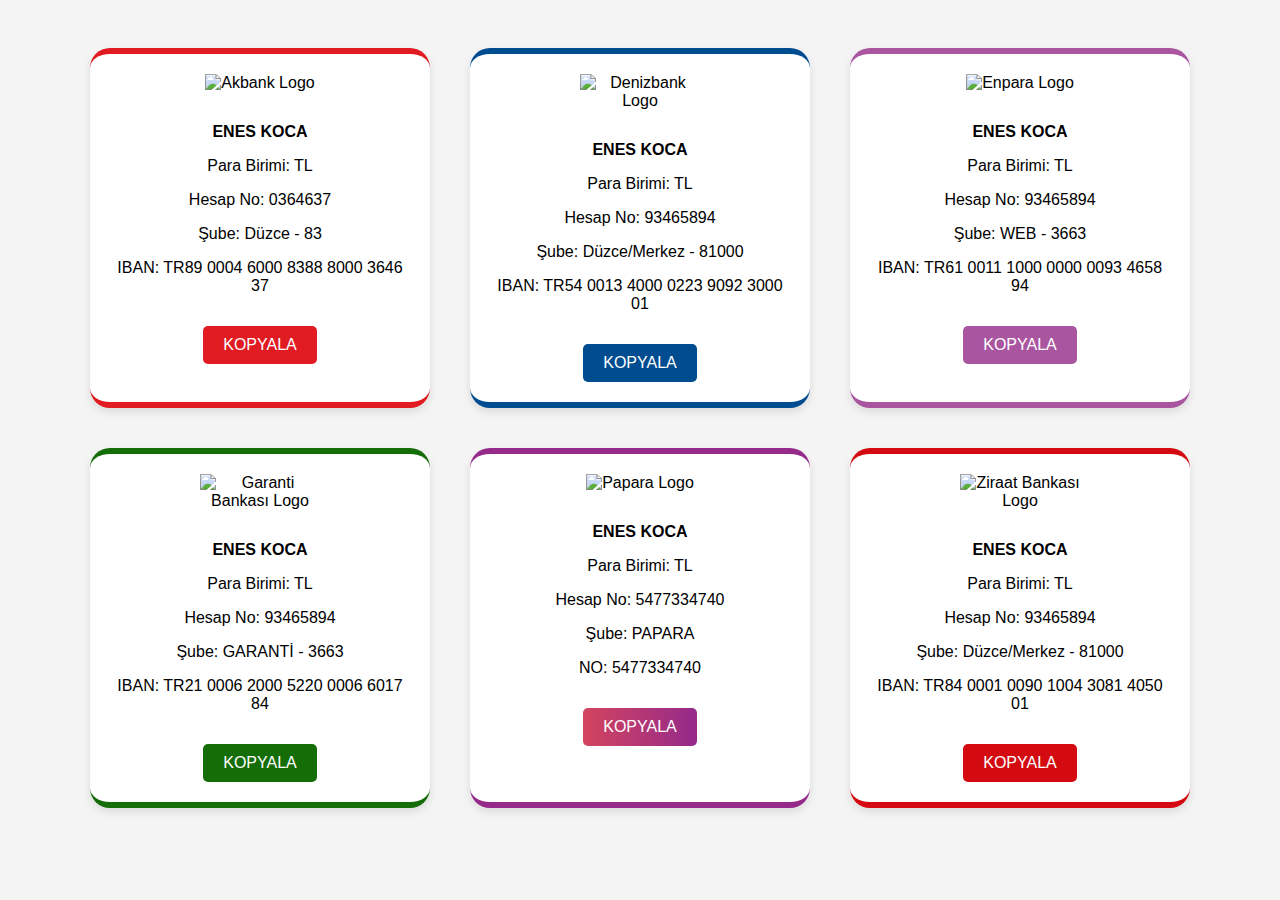
==== payments.html @ dd1258a2 "Add files via upload" ====
<!DOCTYPE html>
<html lang="tr">
<head>
    <meta charset="UTF-8">
    <meta name="viewport" content="width=device-width, initial-scale=1.0">
    <title>Banka Bilgileri</title>
    <link rel="stylesheet" href="styles.css">
</head>
<body>
    <div class="card akbank">
        <img src="https://i.hizliresim.com/md27dug.png" alt="Akbank Logo" class="logo">
        <p><strong>ENES KOCA</strong></p>
        <p>Para Birimi: TL</p>
        <p>Hesap No: 0364637</p>
        <p>Şube: Düzce - 83</p>
        <p>IBAN: <span id="akbankIban">TR89 0004 6000 8388 8000 3646 37</span></p>
        <button onclick="copyToClipboard('akbankIban')">KOPYALA</button>
    </div>
    <div class="card denizbank">
        <img src="https://i.hizliresim.com/hyhqkti.png" alt="Denizbank Logo" class="logo">
        <p><strong>ENES KOCA</strong></p>
        <p>Para Birimi: TL</p>
        <p>Hesap No: 93465894</p>
        <p>Şube: Düzce/Merkez - 81000</p>
        <p>IBAN: <span id="denizbankIban">TR54 0013 4000 0223 9092 3000 01</span></p>
        <button onclick="copyToClipboard('denizbankIban')">KOPYALA</button>
    </div>
    <div class="card enpara">
        <img src="https://i.hizliresim.com/hva2hn1.png" alt="Enpara Logo" class="logo">
        <p><strong>ENES KOCA</strong></p>
        <p>Para Birimi: TL</p>
        <p>Hesap No: 93465894</p>
        <p>Şube: WEB - 3663</p>
        <p>IBAN: <span id="enparaIban">TR61 0011 1000 0000 0093 4658 94</span></p>
        <button onclick="copyToClipboard('enparaIban')">KOPYALA</button>
    </div>
    <div class="card garanti">
        <img src="https://i.hizliresim.com/68mh1oj.png" alt="Garanti Bankası Logo" class="logo">
        <p><strong>ENES KOCA</strong></p>
        <p>Para Birimi: TL</p>
        <p>Hesap No: 93465894</p>
        <p>Şube: GARANTİ - 3663</p>
        <p>IBAN: <span id="garantiIban">TR21 0006 2000 5220 0006 6017 84</span></p>
        <button onclick="copyToClipboard('garantiIban')">KOPYALA</button>
    </div>
    <div class="card papara">
        <img src="https://i.hizliresim.com/q58q1nr.png" alt="Papara Logo" class="logo">
        <p><strong>ENES KOCA</strong></p>
        <p>Para Birimi: TL</p>
        <p>Hesap No: 5477334740</p>
        <p>Şube: PAPARA</p>
        <p>NO: <span id="paparaIban">5477334740</span></p>
        <button onclick="copyToClipboard('paparaIban')">KOPYALA</button>
    </div>
    <div class="card ziraat">
        <img src="https://i.hizliresim.com/d3qf1ik.png" alt="Ziraat Bankası Logo" class="logo">
        <p><strong>ENES KOCA</strong></p>
        <p>Para Birimi: TL</p>
        <p>Hesap No: 93465894</p>
        <p>Şube: Düzce/Merkez - 81000</p>
        <p>IBAN: <span id="ziraatIban">TR84 0001 0090 1004 3081 4050 01</span></p>
        <button onclick="copyToClipboard('ziraatIban')">KOPYALA</button>
    </div>
    <div id="popup" class="popup">Kopyalandı, bizimle çalıştığınız için teşekkür ederiz 😇</div>
    <script src="script.js"></script>
</body>
</html>
---- styles.css ----
body {
    font-family: Arial, sans-serif;
    background-color: #f4f4f4;
    display: flex;
    flex-wrap: wrap;
    justify-content: center;
    padding: 20px;
}

.card {
    background-color: white;
    border-radius: 20px;
    box-shadow: 0 4px 8px rgba(0,0,0,0.1);
    margin: 20px;
    padding: 20px;
    width: 300px;
    text-align: center;
    position: relative;
    transition: transform 0.2s ease-in-out;
}

.card:hover {
    transform: scale(1.05);
}

.card img.logo {
    max-width: 120px;
    margin-bottom: 15px;
}

.card button {
    background-color: #e01b22; /* Default button color */
    border: none;
    color: white;
    padding: 10px 20px;
    text-align: center;
    text-decoration: none;
    display: inline-block;
    font-size: 16px;
    margin-top: 15px;
    cursor: pointer;
    border-radius: 5px;
}

.card.akbank {
    border-top: 6px solid #e01b22;
    border-bottom: 6px solid #e01b22;
}

.card.denizbank {
    border-top: 6px solid #004c91;
    border-bottom: 6px solid #004c91;
}

.card.enpara {
    border-top: 6px solid #a955a0;
    border-bottom: 6px solid #a955a0;
}

.card.garanti {
    border-top: 6px solid #146d07;
    border-bottom: 6px solid #146d07;
}

.card.papara {
    border-top: 6px solid #952a8a;
    border-bottom: 6px solid #952a8a;
}

.card.ziraat {
    border-top: 6px solid #d30b11;
    border-bottom: 6px solid #d30b11;
}

.card.akbank button {
    background-color: #e01b22;
}

.card.denizbank button {
    background-color: #004c91;
}

.card.enpara button {
    background-color: #a955a0;
}

.card.garanti button {
    background-color: #146d07;
}

.card.papara button {
    background: linear-gradient(to right, #d3445f, #952a8a);
}

.card.ziraat button {
    background-color: #d30b11;
}

#popup {
    visibility: hidden;
    min-width: 250px;
    background-color: #333;
    color: #fff;
    text-align: center;
    border-radius: 10px;
    padding: 16px;
    position: fixed;
    z-index: 1;
    bottom: 30px;
    left: 50%;
    transform: translateX(-50%);
}

#popup.show {
    visibility: visible;
    animation: fadein 0.5s, fadeout 0.5s 2.5s;
}

@keyframes fadein {
    from {bottom: 0; opacity: 0;}
    to {bottom: 30px; opacity: 1;}
}

@keyframes fadeout {
    from {bottom: 30px; opacity: 1;}
    to {bottom: 0; opacity: 0;}
}
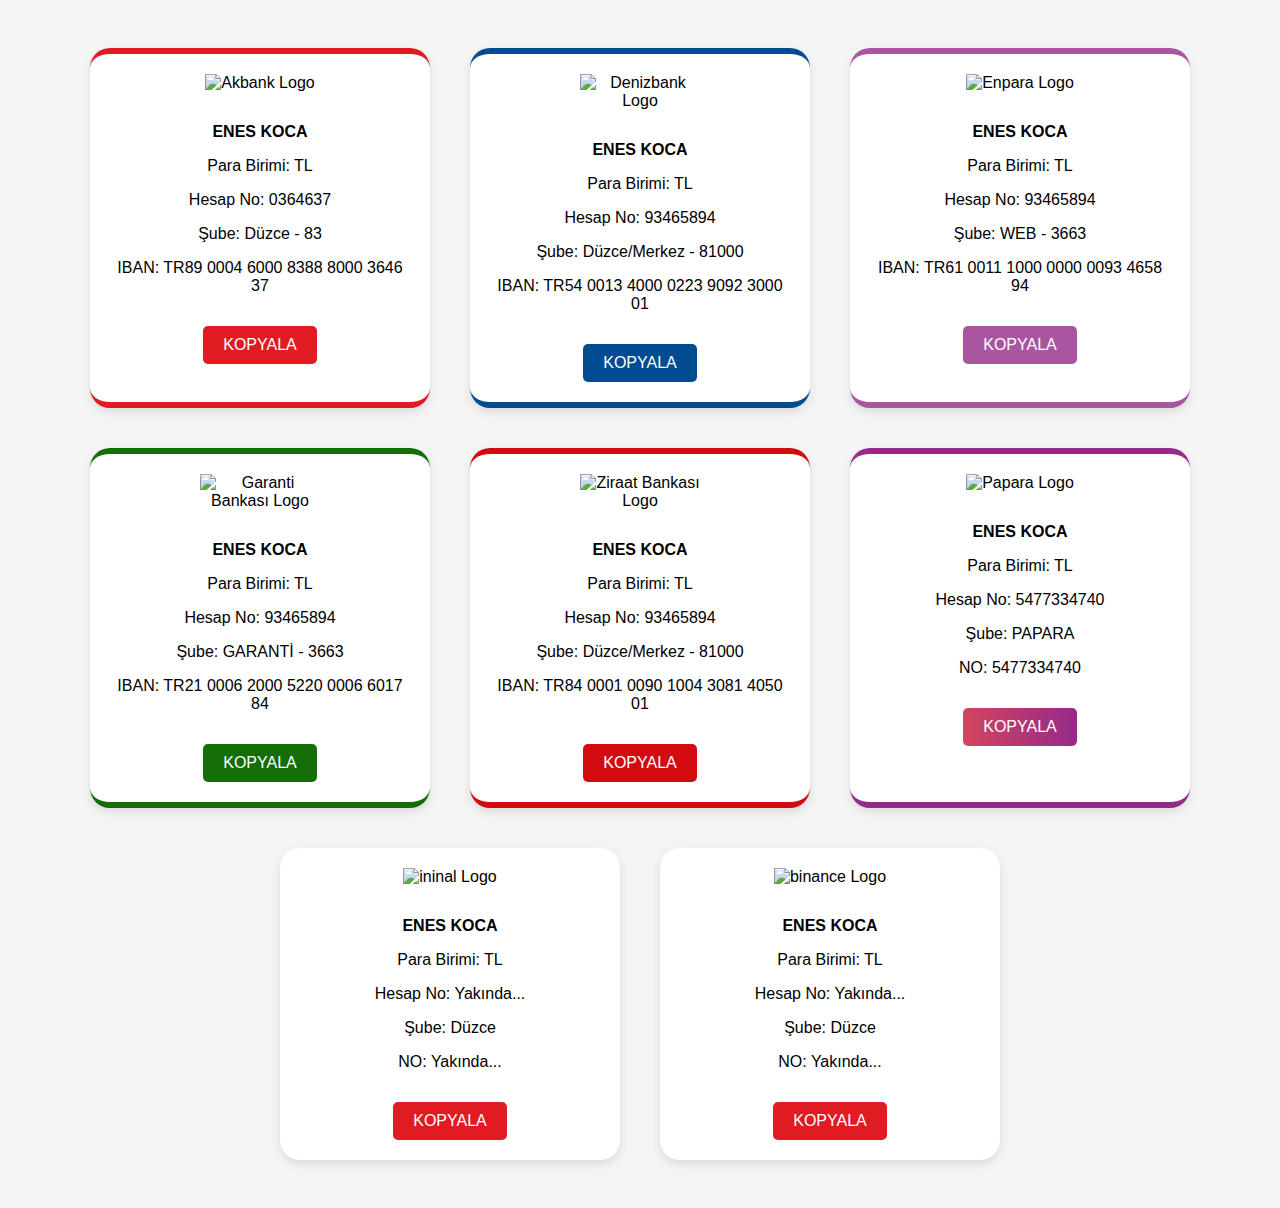
==== commit ce788b74: "Update payments.html" ====
--- a/payments.html
+++ b/payments.html
@@ -3,12 +3,13 @@
 <head>
     <meta charset="UTF-8">
     <meta name="viewport" content="width=device-width, initial-scale=1.0">
-    <title>Banka Bilgileri</title>
+    <title>kalipsotr - Ödeme Yöntemleri</title>
     <link rel="stylesheet" href="styles.css">
+      <link rel="icon" type="image/png" href="https://i.hizliresim.com/t1t6fbq.png">
 </head>
 <body>
     <div class="card akbank">
-        <img src="https://i.hizliresim.com/md27dug.png" alt="Akbank Logo" class="logo">
+        <img src="https://i.hizliresim.com/64peltt.png" alt="Akbank Logo" class="logo">
         <p><strong>ENES KOCA</strong></p>
         <p>Para Birimi: TL</p>
         <p>Hesap No: 0364637</p>
@@ -17,7 +18,7 @@
         <button onclick="copyToClipboard('akbankIban')">KOPYALA</button>
     </div>
     <div class="card denizbank">
-        <img src="https://i.hizliresim.com/hyhqkti.png" alt="Denizbank Logo" class="logo">
+        <img src="https://i.hizliresim.com/sbaxlo6.png" alt="Denizbank Logo" class="logo">
         <p><strong>ENES KOCA</strong></p>
         <p>Para Birimi: TL</p>
         <p>Hesap No: 93465894</p>
@@ -26,7 +27,7 @@
         <button onclick="copyToClipboard('denizbankIban')">KOPYALA</button>
     </div>
     <div class="card enpara">
-        <img src="https://i.hizliresim.com/hva2hn1.png" alt="Enpara Logo" class="logo">
+        <img src="https://i.hizliresim.com/6h7pjq3.png" alt="Enpara Logo" class="logo">
         <p><strong>ENES KOCA</strong></p>
         <p>Para Birimi: TL</p>
         <p>Hesap No: 93465894</p>
@@ -35,7 +36,7 @@
         <button onclick="copyToClipboard('enparaIban')">KOPYALA</button>
     </div>
     <div class="card garanti">
-        <img src="https://i.hizliresim.com/68mh1oj.png" alt="Garanti Bankası Logo" class="logo">
+        <img src="https://i.hizliresim.com/nbfl7tt.png" alt="Garanti Bankası Logo" class="logo">
         <p><strong>ENES KOCA</strong></p>
         <p>Para Birimi: TL</p>
         <p>Hesap No: 93465894</p>
@@ -43,8 +44,17 @@
         <p>IBAN: <span id="garantiIban">TR21 0006 2000 5220 0006 6017 84</span></p>
         <button onclick="copyToClipboard('garantiIban')">KOPYALA</button>
     </div>
-    <div class="card papara">
-        <img src="https://i.hizliresim.com/q58q1nr.png" alt="Papara Logo" class="logo">
+    <div class="card ziraat">
+        <img src="https://i.hizliresim.com/5t1m0pt.png" alt="Ziraat Bankası Logo" class="logo">
+        <p><strong>ENES KOCA</strong></p>
+        <p>Para Birimi: TL</p>
+        <p>Hesap No: 93465894</p>
+        <p>Şube: Düzce/Merkez - 81000</p>
+        <p>IBAN: <span id="ziraatIban">TR84 0001 0090 1004 3081 4050 01</span></p>
+        <button onclick="copyToClipboard('ziraatIban')">KOPYALA</button>
+    </div>
+      <div class="card papara">
+        <img src="https://i.hizliresim.com/2dahg6a.png" alt="Papara Logo" class="logo">
         <p><strong>ENES KOCA</strong></p>
         <p>Para Birimi: TL</p>
         <p>Hesap No: 5477334740</p>
@@ -52,14 +62,23 @@
         <p>NO: <span id="paparaIban">5477334740</span></p>
         <button onclick="copyToClipboard('paparaIban')">KOPYALA</button>
     </div>
-    <div class="card ziraat">
-        <img src="https://i.hizliresim.com/d3qf1ik.png" alt="Ziraat Bankası Logo" class="logo">
+      <div class="card ininal">
+        <img src="https://i.hizliresim.com/9vbfcun.png" alt="ininal Logo" class="logo">
         <p><strong>ENES KOCA</strong></p>
         <p>Para Birimi: TL</p>
-        <p>Hesap No: 93465894</p>
-        <p>Şube: Düzce/Merkez - 81000</p>
-        <p>IBAN: <span id="ziraatIban">TR84 0001 0090 1004 3081 4050 01</span></p>
-        <button onclick="copyToClipboard('ziraatIban')">KOPYALA</button>
+        <p>Hesap No: Yakında...</p>
+        <p>Şube: Düzce</p>
+        <p>NO: <span id="ininalIban">Yakında...</span></p>
+        <button onclick="copyToClipboard('ininalIban')">KOPYALA</button>
+    </div>
+        <div class="card binance">
+        <img src="https://i.hizliresim.com/hs3wpkp.png" alt="binance Logo" class="logo">
+        <p><strong>ENES KOCA</strong></p>
+        <p>Para Birimi: TL</p>
+        <p>Hesap No: Yakında...</p>
+        <p>Şube: Düzce</p>
+        <p>NO: <span id="binanceIban">Yakında...</span></p>
+        <button onclick="copyToClipboard('binanceIban')">KOPYALA</button>
     </div>
     <div id="popup" class="popup">Kopyalandı, bizimle çalıştığınız için teşekkür ederiz 😇</div>
     <script src="script.js"></script>
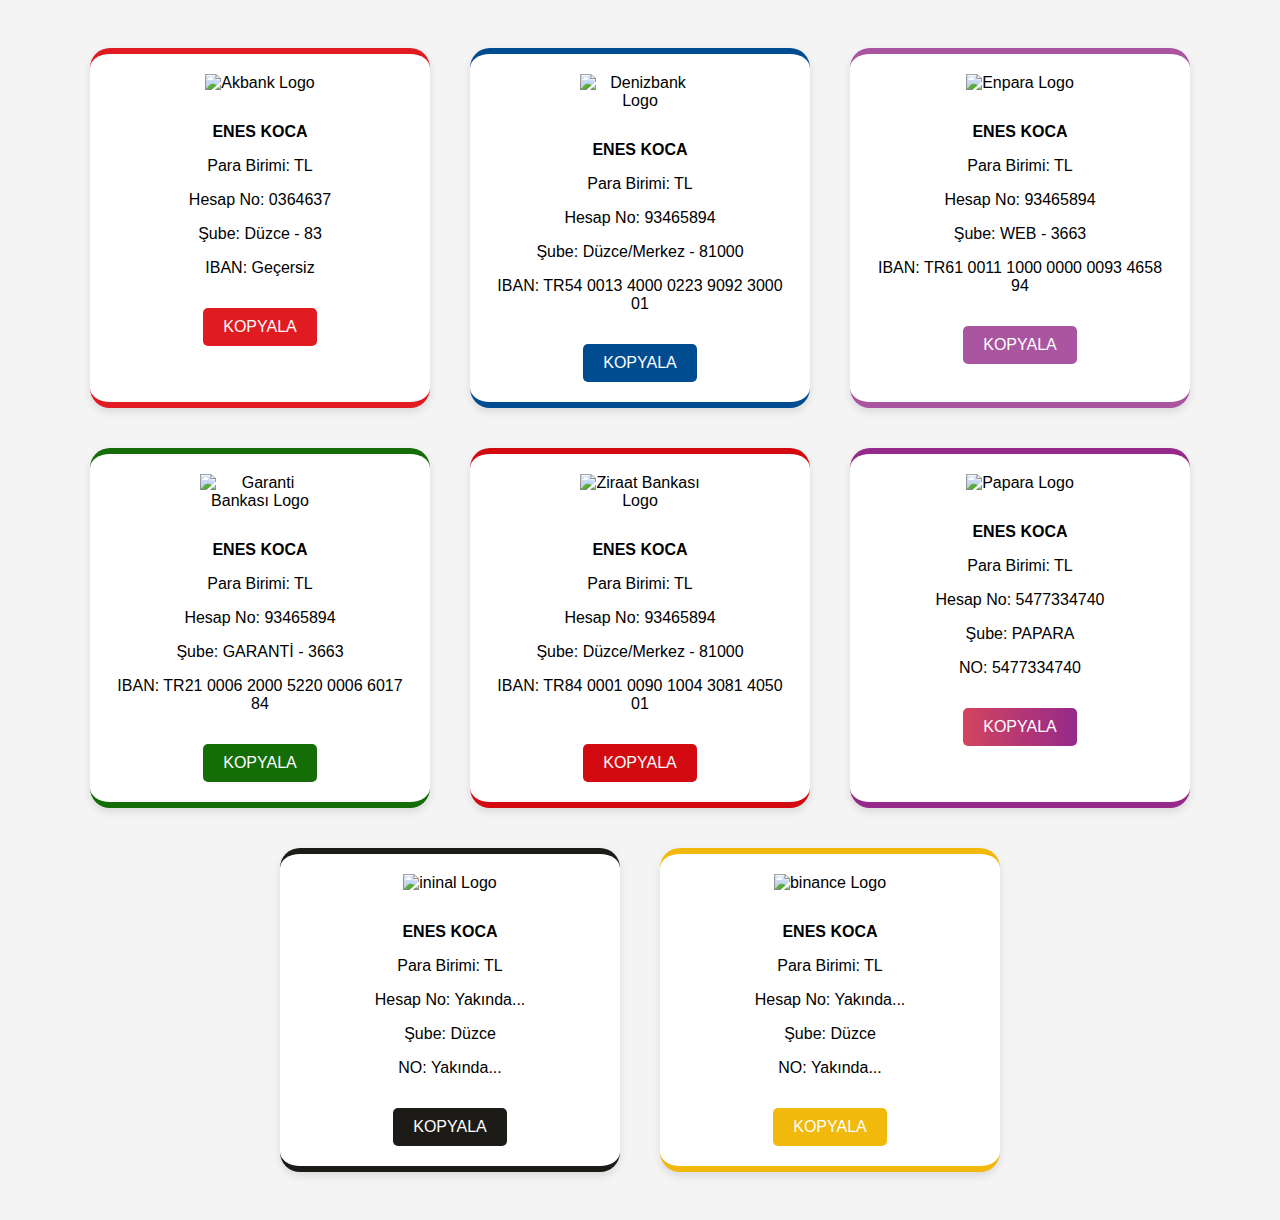
==== commit f167e2ed: "Update payments.html" ====
--- a/payments.html
+++ b/payments.html
@@ -14,7 +14,7 @@
         <p>Para Birimi: TL</p>
         <p>Hesap No: 0364637</p>
         <p>Şube: Düzce - 83</p>
-        <p>IBAN: <span id="akbankIban">TR89 0004 6000 8388 8000 3646 37</span></p>
+        <p>IBAN: <span id="akbankIban">Geçersiz</span></p>
         <button onclick="copyToClipboard('akbankIban')">KOPYALA</button>
     </div>
     <div class="card denizbank">
--- a/styles.css
+++ b/styles.css
@@ -62,14 +62,24 @@
     border-bottom: 6px solid #146d07;
 }
 
+.card.ziraat {
+    border-top: 6px solid #d30b11;
+    border-bottom: 6px solid #d30b11;
+}
+
 .card.papara {
     border-top: 6px solid #952a8a;
     border-bottom: 6px solid #952a8a;
 }
 
-.card.ziraat {
-    border-top: 6px solid #d30b11;
-    border-bottom: 6px solid #d30b11;
+.card.ininal {
+    border-top: 6px solid #1d1b18;
+    border-bottom: 6px solid #1d1b18;
+}
+
+.card.binance {
+    border-top: 6px solid #f0b90b;
+    border-bottom: 6px solid #f0b90b;
 }
 
 .card.akbank button {
@@ -88,12 +98,20 @@
     background-color: #146d07;
 }
 
+.card.ziraat button {
+    background-color: #d30b11;
+}
+
 .card.papara button {
     background: linear-gradient(to right, #d3445f, #952a8a);
 }
 
-.card.ziraat button {
-    background-color: #d30b11;
+.card.ininal button {
+    background: linear-gradient(to right, #1d1b18, #1d1b18);
+}
+
+.card.binance button {
+    background-color: #f0b90b;
 }
 
 #popup {
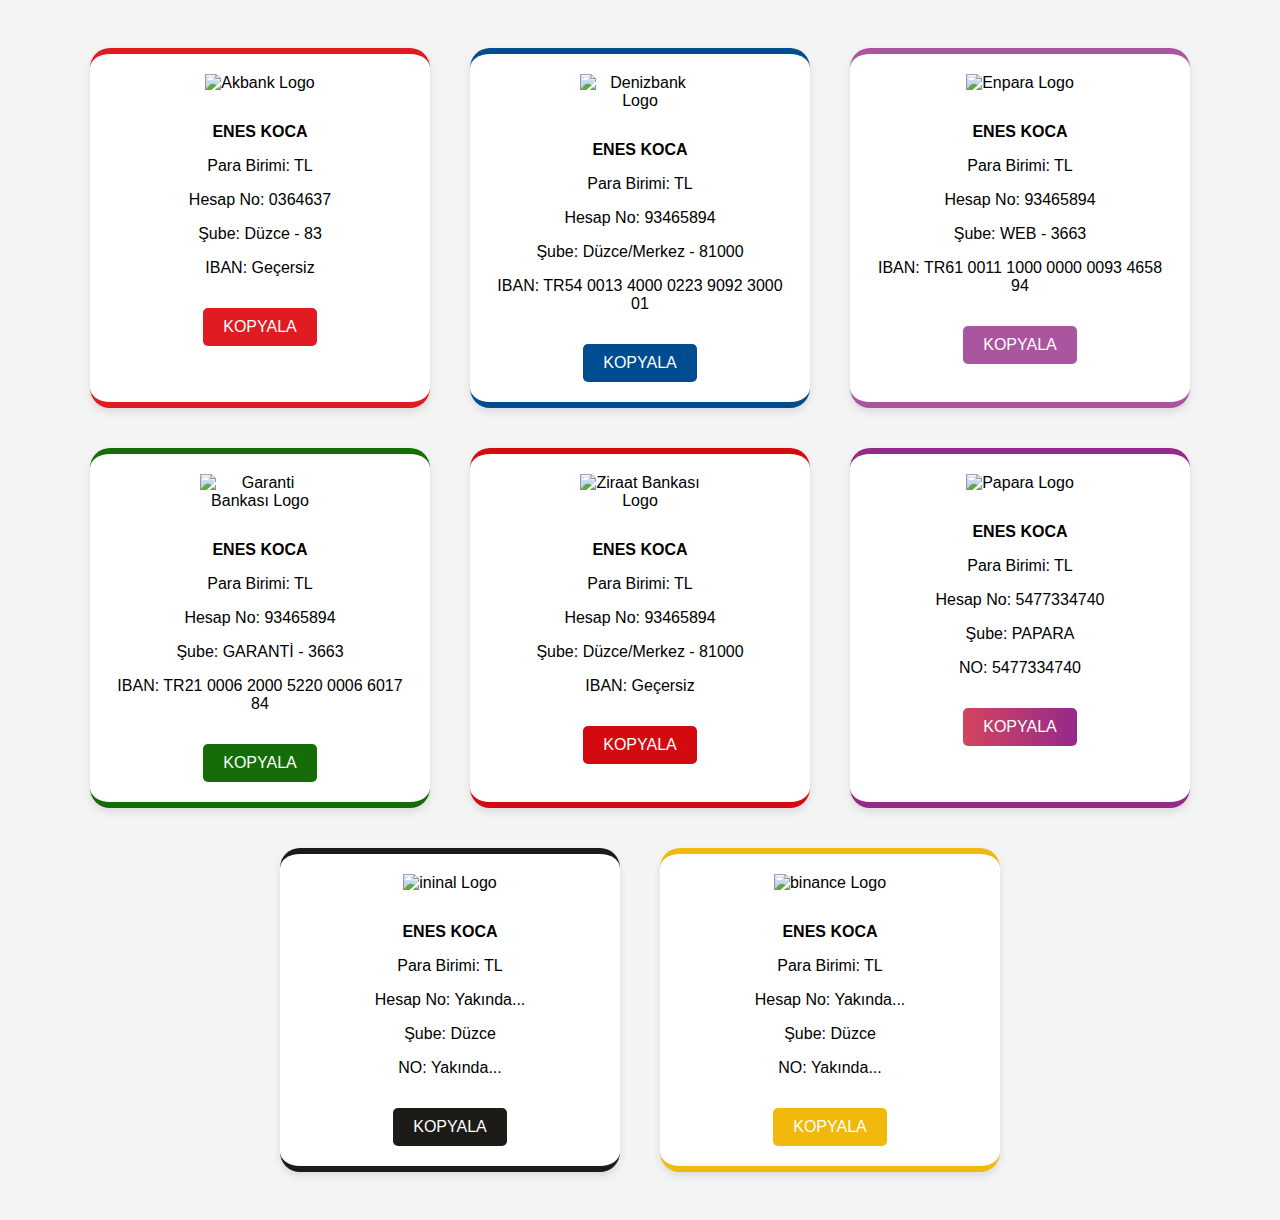
==== commit 6203647f: "Update payments.html" ====
--- a/payments.html
+++ b/payments.html
@@ -50,7 +50,7 @@
         <p>Para Birimi: TL</p>
         <p>Hesap No: 93465894</p>
         <p>Şube: Düzce/Merkez - 81000</p>
-        <p>IBAN: <span id="ziraatIban">TR84 0001 0090 1004 3081 4050 01</span></p>
+        <p>IBAN: <span id="ziraatIban">Geçersiz</span></p>
         <button onclick="copyToClipboard('ziraatIban')">KOPYALA</button>
     </div>
       <div class="card papara">
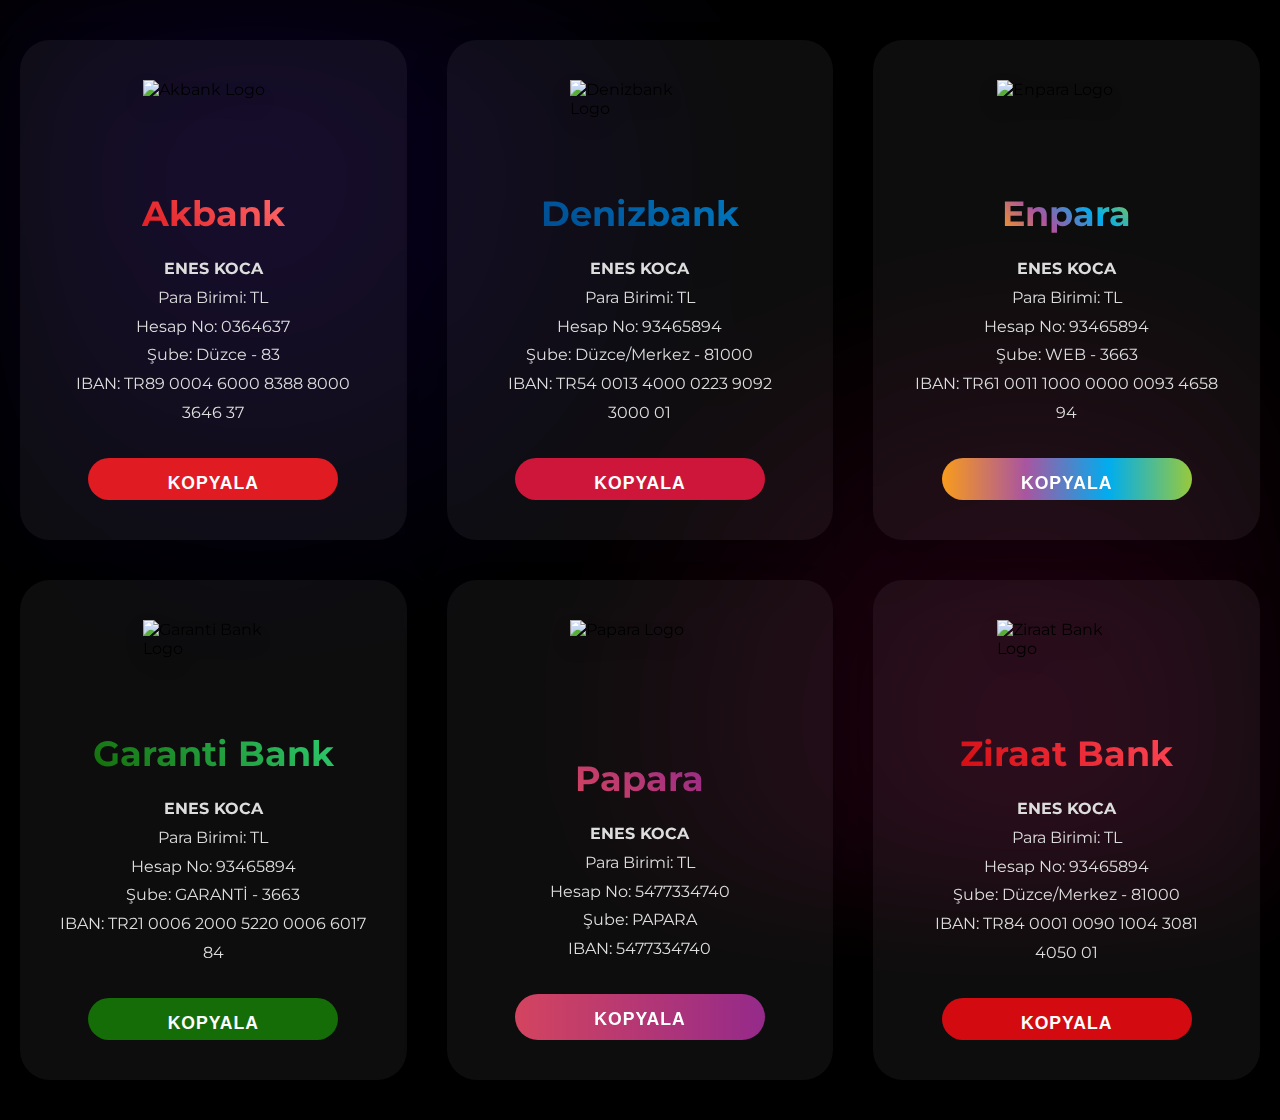
==== commit 1c3226a1: "Update payments.html" ====
--- a/payments.html
+++ b/payments.html
@@ -3,84 +3,364 @@
 <head>
     <meta charset="UTF-8">
     <meta name="viewport" content="width=device-width, initial-scale=1.0">
-    <title>kalipsotr - Ödeme Yöntemleri</title>
-    <link rel="stylesheet" href="styles.css">
-      <link rel="icon" type="image/png" href="https://i.hizliresim.com/t1t6fbq.png">
+    <title>Banka Bilgi Kartları</title>
+    <link href="https://fonts.googleapis.com/css2?family=Montserrat:wght@300;400;500;600;700&display=swap" rel="stylesheet">
+    <style>
+        :root {
+            --card-width: 340px;
+            --card-height: 500px;
+        }
+
+        * {
+            box-sizing: border-box;
+            margin: 0;
+            padding: 0;
+        }
+
+        body {
+            font-family: 'Montserrat', sans-serif;
+            background-color: #000;
+            display: flex;
+            justify-content: center;
+            align-items: center;
+            min-height: 100vh;
+            padding: 40px 20px;
+            overflow-x: hidden;
+        }
+
+        .background {
+            position: fixed;
+            top: 0;
+            left: 0;
+            width: 100%;
+            height: 100%;
+            background: 
+                radial-gradient(circle at 20% 20%, rgba(76, 0, 255, 0.15) 0%, transparent 40%),
+                radial-gradient(circle at 80% 80%, rgba(255, 0, 128, 0.15) 0%, transparent 40%);
+            filter: blur(60px);
+            z-index: -1;
+        }
+
+        .container {
+            display: grid;
+            grid-template-columns: repeat(auto-fit, minmax(var(--card-width), 1fr));
+            gap: 40px;
+            max-width: 1600px;
+            width: 100%;
+            perspective: 1000px;
+        }
+
+        .card {
+            background: rgba(255, 255, 255, 0.05);
+            backdrop-filter: blur(10px);
+            border-radius: 30px;
+            box-shadow: 0 25px 45px rgba(0, 0, 0, 0.2);
+            padding: 40px;
+            width: 100%;
+            height: var(--card-height);
+            display: flex;
+            flex-direction: column;
+            align-items: center;
+            position: relative;
+            overflow: hidden;
+            transition: transform 0.6s cubic-bezier(0.23, 1, 0.32, 1), box-shadow 0.6s cubic-bezier(0.23, 1, 0.32, 1);
+            transform-style: preserve-3d;
+        }
+
+        .card::before {
+            content: '';
+            position: absolute;
+            top: 0;
+            left: 0;
+            right: 0;
+            bottom: 0;
+            background: radial-gradient(circle at var(--mouse-x, 50%) var(--mouse-y, 50%), rgba(255,255,255,0.1) 0%, transparent 80%);
+            opacity: 0;
+            transition: opacity 0.5s ease;
+        }
+
+        .card:hover {
+            transform: translateY(-20px) rotateX(5deg) rotateY(5deg);
+            box-shadow: 0 35px 60px rgba(0, 0, 0, 0.3);
+        }
+
+        .card:hover::before {
+            opacity: 1;
+        }
+
+        .logo {
+            width: 140px;
+            height: 140px;
+            object-fit: contain;
+            margin-bottom: 30px;
+            transition: transform 0.5s cubic-bezier(0.23, 1, 0.32, 1), filter 0.5s ease;
+            filter: drop-shadow(0 10px 10px rgba(0,0,0,0.1));
+        }
+
+        .card:hover .logo {
+            transform: scale(1.15) translateZ(30px);
+            filter: drop-shadow(0 15px 15px rgba(0,0,0,0.2));
+        }
+
+        .bank-name {
+            font-size: 2.2em;
+            font-weight: 700;
+            margin-bottom: 20px;
+            text-align: center;
+            background-image: linear-gradient(45deg, #fff, #ddd);
+            -webkit-background-clip: text;
+            background-clip: text;
+            color: transparent;
+            transition: all 0.3s ease;
+            transform: translateZ(20px);
+        }
+
+        .card:hover .bank-name {
+            letter-spacing: 2px;
+            transform: translateZ(40px);
+        }
+
+        .info {
+            text-align: center;
+            margin-bottom: 30px;
+            font-size: 1em;
+            line-height: 1.8;
+            flex-grow: 1;
+            color: #ddd;
+            transition: transform 0.5s cubic-bezier(0.23, 1, 0.32, 1);
+            transform: translateZ(10px);
+        }
+
+        .card:hover .info {
+            transform: translateZ(30px);
+        }
+
+        .copy-btn {
+            padding: 15px 30px;
+            border: none;
+            border-radius: 50px;
+            color: #ffffff;
+            font-weight: 600;
+            font-size: 1.1em;
+            cursor: pointer;
+            transition: all 0.3s cubic-bezier(0.23, 1, 0.32, 1);
+            outline: none;
+            width: 90%;
+            max-width: 250px;
+            position: relative;
+            overflow: hidden;
+            text-transform: uppercase;
+            letter-spacing: 1px;
+            transform: translateZ(20px);
+        }
+
+        .copy-btn::before {
+            content: '';
+            position: absolute;
+            top: 0;
+            left: 0;
+            width: 100%;
+            height: 100%;
+            background: linear-gradient(45deg, rgba(255,255,255,0.1), rgba(255,255,255,0.3));
+            transform: translateX(-100%) rotate(45deg);
+            transition: transform 0.5s cubic-bezier(0.23, 1, 0.32, 1);
+        }
+
+        .copy-btn:hover::before {
+            transform: translateX(100%) rotate(45deg);
+        }
+
+        .copy-btn:hover {
+            transform: translateY(-5px) translateZ(40px);
+            box-shadow: 0 10px 20px rgba(0, 0, 0, 0.2);
+        }
+
+        .copy-btn:active {
+            transform: translateY(0) translateZ(20px);
+            box-shadow: 0 5px 10px rgba(0, 0, 0, 0.2);
+        }
+
+        .popup {
+            position: fixed;
+            top: 50%;
+            left: 50%;
+            transform: translate(-50%, -50%);
+            background-color: rgba(76, 175, 80, 0.9);
+            color: white;
+            padding: 20px 40px;
+            border-radius: 50px;
+            font-size: 1.3em;
+            font-weight: 500;
+            opacity: 0;
+            visibility: hidden;
+            transition: all 0.5s cubic-bezier(0.23, 1, 0.32, 1);
+            z-index: 1000;
+            backdrop-filter: blur(10px);
+            box-shadow: 0 10px 30px rgba(0, 0, 0, 0.2);
+        }
+
+        .popup.show {
+            opacity: 1;
+            visibility: visible;
+            animation: popupAnimation 0.7s cubic-bezier(0.23, 1, 0.32, 1);
+        }
+
+        @keyframes popupAnimation {
+            0% { transform: translate(-50%, -50%) scale(0.5); opacity: 0; }
+            50% { transform: translate(-50%, -50%) scale(1.2); opacity: 1; }
+            100% { transform: translate(-50%, -50%) scale(1); opacity: 1; }
+        }
+
+        @media (max-width: 768px) {
+            .container {
+                grid-template-columns: 1fr;
+            }
+
+            .card {
+                height: auto;
+                min-height: var(--card-height);
+            }
+        }
+
+        @keyframes float {
+            0% { transform: translateY(0px); }
+            50% { transform: translateY(-20px); }
+            100% { transform: translateY(0px); }
+        }
+
+        .card {
+            animation: float 6s ease-in-out infinite;
+        }
+
+        .card:nth-child(2) {
+            animation-delay: -1s;
+        }
+
+        .card:nth-child(3) {
+            animation-delay: -2s;
+        }
+
+        .card:nth-child(4) {
+            animation-delay: -3s;
+        }
+
+        .card:nth-child(5) {
+            animation-delay: -4s;
+        }
+
+        .card:nth-child(6) {
+            animation-delay: -5s;
+        }
+    </style>
 </head>
 <body>
-    <div class="card akbank">
-        <img src="https://i.hizliresim.com/64peltt.png" alt="Akbank Logo" class="logo">
-        <p><strong>ENES KOCA</strong></p>
-        <p>Para Birimi: TL</p>
-        <p>Hesap No: 0364637</p>
-        <p>Şube: Düzce - 83</p>
-        <p>IBAN: <span id="akbankIban">Geçersiz</span></p>
-        <button onclick="copyToClipboard('akbankIban')">KOPYALA</button>
+    <div class="background"></div>
+    <div class="container">
+        <div class="card">
+            <img src="https://i.hizliresim.com/md27dug.png" alt="Akbank Logo" class="logo">
+            <h2 class="bank-name" style="background-image: linear-gradient(45deg, #e01b22, #ff6b6b);">Akbank</h2>
+            <div class="info">
+                <p><strong>ENES KOCA</strong></p>
+                <p>Para Birimi: TL</p>
+                <p>Hesap No: 0364637</p>
+                <p>Şube: Düzce - 83</p>
+                <p>IBAN: TR89 0004 6000 8388 8000 3646 37</p>
+            </div>
+            <button class="copy-btn" style="background-color: #e01b22;" data-clipboard="TR89 0004 6000 8388 8000 3646 37">KOPYALA</button>
+        </div>
+
+        <div class="card">
+            <img src="https://i.hizliresim.com/hyhqkti.png" alt="Denizbank Logo" class="logo">
+            <h2 class="bank-name" style="background-image: linear-gradient(45deg, #004c91, #0077be);">Denizbank</h2>
+            <div class="info">
+                <p><strong>ENES KOCA</strong></p>
+                <p>Para Birimi: TL</p>
+                <p>Hesap No: 93465894</p>
+                <p>Şube: Düzce/Merkez - 81000</p>
+                <p>IBAN: TR54 0013 4000 0223 9092 3000 01</p>
+            </div>
+            <button class="copy-btn" style="background-color: #ce163a;" data-clipboard="TR54 0013 4000 0223 9092 3000 01">KOPYALA</button>
+        </div>
+
+        <div class="card">
+            <img src="https://i.hizliresim.com/hva2hn1.png" alt="Enpara Logo" class="logo">
+            <h2 class="bank-name" style="background-image: linear-gradient(45deg, #f89c1c, #a955a0, #00adee, #98c93c);">Enpara</h2>
+            <div class="info">
+                <p><strong>ENES KOCA</strong></p>
+                <p>Para Birimi: TL</p>
+                <p>Hesap No: 93465894</p>
+                <p>Şube: WEB - 3663</p>
+                <p>IBAN: TR61 0011 1000 0000 0093 4658 94</p>
+            </div>
+            <button class="copy-btn" style="background-image: linear-gradient(to right, #f89c1c, #a955a0, #00adee, #98c93c);" data-clipboard="TR61 0011 1000 0000 0093 4658 94">KOPYALA</button>
+        </div>
+
+        <div class="card">
+            <img src="https://i.hizliresim.com/68mh1oj.png" alt="Garanti Bank Logo" class="logo">
+            <h2 class="bank-name" style="background-image: linear-gradient(45deg, #146d07, #2ecc71);">Garanti Bank</h2>
+            <div class="info">
+                <p><strong>ENES KOCA</strong></p>
+                <p>Para Birimi: TL</p>
+                <p>Hesap No: 93465894</p>
+                <p>Şube: GARANTİ - 3663</p>
+                <p>IBAN: TR21 0006 2000 5220 0006 6017 84</p>
+            </div>
+            <button class="copy-btn" style="background-color: #146d07;" data-clipboard="TR21 0006 2000 5220 0006 6017 84">KOPYALA</button>
+        </div>
+
+        <div class="card">
+            <img src="https://i.hizliresim.com/q58q1nr.png" alt="Papara Logo" class="logo">
+            <h2 class="bank-name" style="background-image: linear-gradient(45deg, #d3445f, #952a8a);">Papara</h2>
+            <div class="info">
+                <p><strong>ENES KOCA</strong></p>
+                <p>Para Birimi: TL</p>
+                <p>Hesap No: 5477334740</p>
+                <p>Şube: PAPARA</p>
+                <p>IBAN: 5477334740</p>
+            </div>
+            <button class="copy-btn" style="background-image: linear-gradient(to right, #d3445f, #952a8a);" data-clipboard="5477334740">KOPYALA</button>
+        </div>
+
+        <div class="card">
+            <img src="https://i.hizliresim.com/d3qf1ik.png" alt="Ziraat Bank Logo" class="logo">
+            <h2 class="bank-name" style="background-image: linear-gradient(45deg, #d30b11, #ff4757);">Ziraat Bank</h2>
+            <div class="info">
+                <p><strong>ENES KOCA</strong></p>
+                <p>Para Birimi: TL</p>
+                <p>Hesap No: 93465894</p>
+                <p>Şube: Düzce/Merkez - 81000</p>
+                <p>IBAN: TR84 0001 0090 1004 3081 4050 01</p>
+            </div>
+            <button class="copy-btn" style="background-color: #d30b11;" data-clipboard="TR84 0001 0090 1004 3081 4050 01">KOPYALA</button>
+        </div>
     </div>
-    <div class="card denizbank">
-        <img src="https://i.hizliresim.com/sbaxlo6.png" alt="Denizbank Logo" class="logo">
-        <p><strong>ENES KOCA</strong></p>
-        <p>Para Birimi: TL</p>
-        <p>Hesap No: 93465894</p>
-        <p>Şube: Düzce/Merkez - 81000</p>
-        <p>IBAN: <span id="denizbankIban">TR54 0013 4000 0223 9092 3000 01</span></p>
-        <button onclick="copyToClipboard('denizbankIban')">KOPYALA</button>
-    </div>
-    <div class="card enpara">
-        <img src="https://i.hizliresim.com/6h7pjq3.png" alt="Enpara Logo" class="logo">
-        <p><strong>ENES KOCA</strong></p>
-        <p>Para Birimi: TL</p>
-        <p>Hesap No: 93465894</p>
-        <p>Şube: WEB - 3663</p>
-        <p>IBAN: <span id="enparaIban">TR61 0011 1000 0000 0093 4658 94</span></p>
-        <button onclick="copyToClipboard('enparaIban')">KOPYALA</button>
-    </div>
-    <div class="card garanti">
-        <img src="https://i.hizliresim.com/nbfl7tt.png" alt="Garanti Bankası Logo" class="logo">
-        <p><strong>ENES KOCA</strong></p>
-        <p>Para Birimi: TL</p>
-        <p>Hesap No: 93465894</p>
-        <p>Şube: GARANTİ - 3663</p>
-        <p>IBAN: <span id="garantiIban">TR21 0006 2000 5220 0006 6017 84</span></p>
-        <button onclick="copyToClipboard('garantiIban')">KOPYALA</button>
-    </div>
-    <div class="card ziraat">
-        <img src="https://i.hizliresim.com/5t1m0pt.png" alt="Ziraat Bankası Logo" class="logo">
-        <p><strong>ENES KOCA</strong></p>
-        <p>Para Birimi: TL</p>
-        <p>Hesap No: 93465894</p>
-        <p>Şube: Düzce/Merkez - 81000</p>
-        <p>IBAN: <span id="ziraatIban">Geçersiz</span></p>
-        <button onclick="copyToClipboard('ziraatIban')">KOPYALA</button>
-    </div>
-      <div class="card papara">
-        <img src="https://i.hizliresim.com/2dahg6a.png" alt="Papara Logo" class="logo">
-        <p><strong>ENES KOCA</strong></p>
-        <p>Para Birimi: TL</p>
-        <p>Hesap No: 5477334740</p>
-        <p>Şube: PAPARA</p>
-        <p>NO: <span id="paparaIban">5477334740</span></p>
-        <button onclick="copyToClipboard('paparaIban')">KOPYALA</button>
-    </div>
-      <div class="card ininal">
-        <img src="https://i.hizliresim.com/9vbfcun.png" alt="ininal Logo" class="logo">
-        <p><strong>ENES KOCA</strong></p>
-        <p>Para Birimi: TL</p>
-        <p>Hesap No: Yakında...</p>
-        <p>Şube: Düzce</p>
-        <p>NO: <span id="ininalIban">Yakında...</span></p>
-        <button onclick="copyToClipboard('ininalIban')">KOPYALA</button>
-    </div>
-        <div class="card binance">
-        <img src="https://i.hizliresim.com/hs3wpkp.png" alt="binance Logo" class="logo">
-        <p><strong>ENES KOCA</strong></p>
-        <p>Para Birimi: TL</p>
-        <p>Hesap No: Yakında...</p>
-        <p>Şube: Düzce</p>
-        <p>NO: <span id="binanceIban">Yakında...</span></p>
-        <button onclick="copyToClipboard('binanceIban')">KOPYALA</button>
-    </div>
-    <div id="popup" class="popup">Kopyalandı, bizimle çalıştığınız için teşekkür ederiz 😇</div>
-    <script src="script.js"></script>
+
+    <div class="popup" id="popup">Panoya kopyalandı!</div>
+
+    <script>
+        document.querySelectorAll('.card').forEach(card => {
+            card.addEventListener('mousemove', e => {
+                const rect = card.getBoundingClientRect();
+                const x = e.clientX - rect.left;
+                const y = e.clientY - rect.top;
+
+                card.style.setProperty('--mouse-x', `${x}px`);
+                card.style.setProperty('--mouse-y', `${y}px`);
+            });
+        });
+
+        document.querySelectorAll('.copy-btn').forEach(button => {
+            button.addEventListener('click', () => {
+                const textToCopy = button.getAttribute('data-clipboard');
+                navigator.clipboard.writeText(textToCopy).then(() => {
+                    const popup = document.getElementById('popup');
+                    popup.classList.add('show');
+                    setTimeout(() => {
+                        popup.classList.remove('show');
+                    }, 2000);
+                });
+            });
+        });
+    </script>
 </body>
 </html>
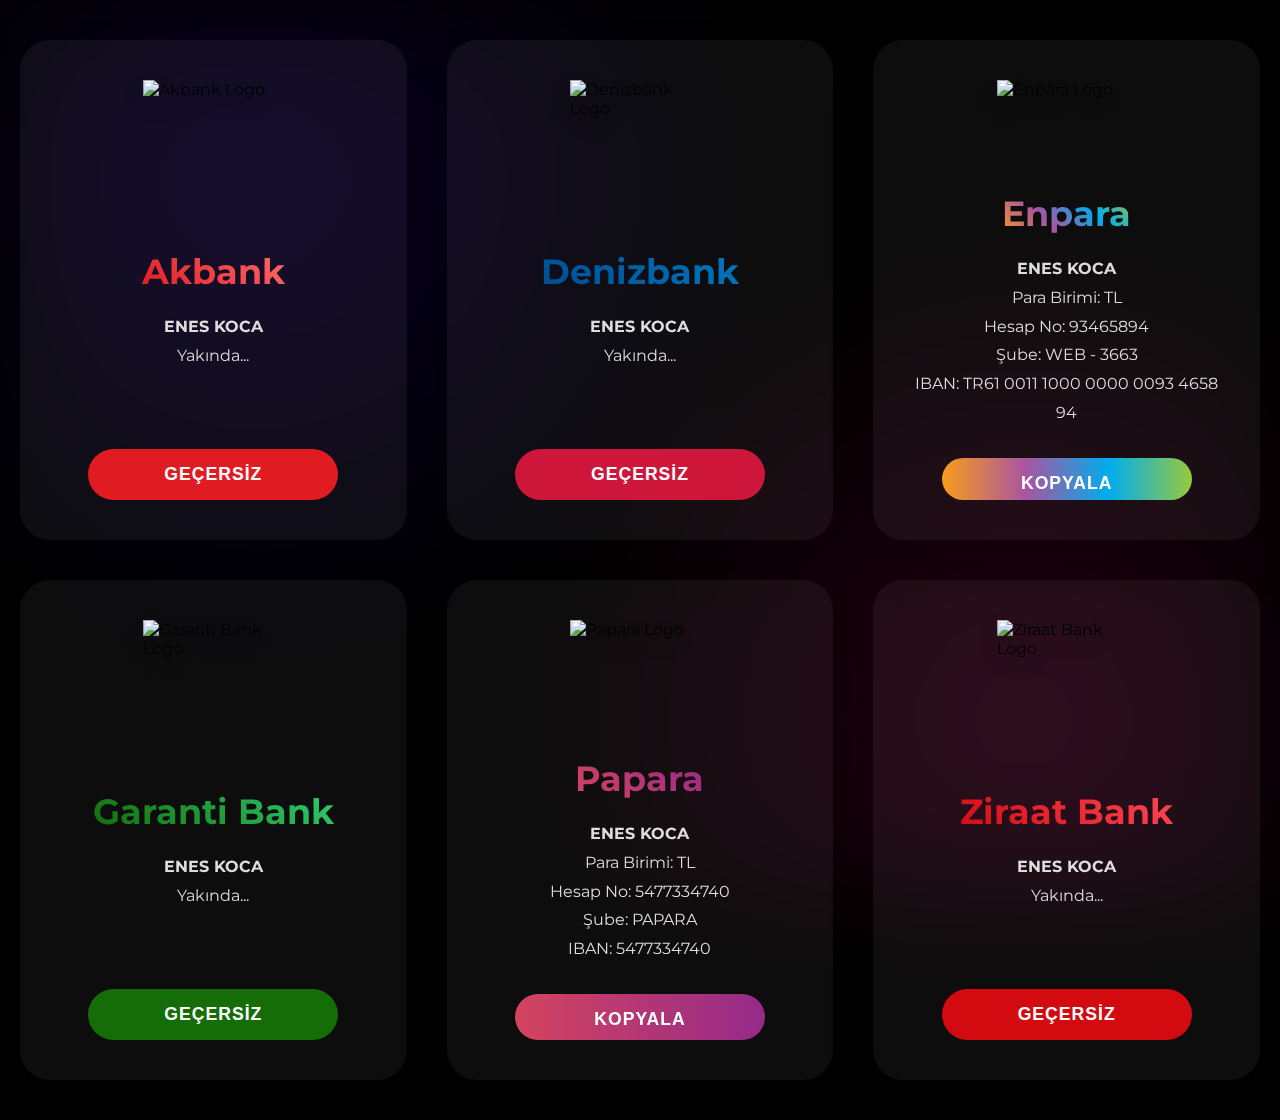
==== commit 24afd170: "Update payments.html" ====
--- a/payments.html
+++ b/payments.html
@@ -261,12 +261,9 @@
             <h2 class="bank-name" style="background-image: linear-gradient(45deg, #e01b22, #ff6b6b);">Akbank</h2>
             <div class="info">
                 <p><strong>ENES KOCA</strong></p>
-                <p>Para Birimi: TL</p>
-                <p>Hesap No: 0364637</p>
-                <p>Şube: Düzce - 83</p>
-                <p>IBAN: TR89 0004 6000 8388 8000 3646 37</p>
-            </div>
-            <button class="copy-btn" style="background-color: #e01b22;" data-clipboard="TR89 0004 6000 8388 8000 3646 37">KOPYALA</button>
+                <p>Yakında...</p>
+            </div>
+            <button class="copy-btn" style="background-color: #e01b22;" data-clipboard="Lütfen başka banka seçin.">Geçersiz</button>
         </div>
 
         <div class="card">
@@ -274,12 +271,9 @@
             <h2 class="bank-name" style="background-image: linear-gradient(45deg, #004c91, #0077be);">Denizbank</h2>
             <div class="info">
                 <p><strong>ENES KOCA</strong></p>
-                <p>Para Birimi: TL</p>
-                <p>Hesap No: 93465894</p>
-                <p>Şube: Düzce/Merkez - 81000</p>
-                <p>IBAN: TR54 0013 4000 0223 9092 3000 01</p>
-            </div>
-            <button class="copy-btn" style="background-color: #ce163a;" data-clipboard="TR54 0013 4000 0223 9092 3000 01">KOPYALA</button>
+                <p>Yakında...</p>
+            </div>
+            <button class="copy-btn" style="background-color: #ce163a;" data-clipboard="Lütfen başka banka seçin.">Geçersiz</button>
         </div>
 
         <div class="card">
@@ -300,12 +294,9 @@
             <h2 class="bank-name" style="background-image: linear-gradient(45deg, #146d07, #2ecc71);">Garanti Bank</h2>
             <div class="info">
                 <p><strong>ENES KOCA</strong></p>
-                <p>Para Birimi: TL</p>
-                <p>Hesap No: 93465894</p>
-                <p>Şube: GARANTİ - 3663</p>
-                <p>IBAN: TR21 0006 2000 5220 0006 6017 84</p>
-            </div>
-            <button class="copy-btn" style="background-color: #146d07;" data-clipboard="TR21 0006 2000 5220 0006 6017 84">KOPYALA</button>
+                <p>Yakında...</p>
+            </div>
+            <button class="copy-btn" style="background-color: #146d07;" data-clipboard="Lütfen başka banka seçin.">Geçersiz</button>
         </div>
 
         <div class="card">
@@ -326,12 +317,9 @@
             <h2 class="bank-name" style="background-image: linear-gradient(45deg, #d30b11, #ff4757);">Ziraat Bank</h2>
             <div class="info">
                 <p><strong>ENES KOCA</strong></p>
-                <p>Para Birimi: TL</p>
-                <p>Hesap No: 93465894</p>
-                <p>Şube: Düzce/Merkez - 81000</p>
-                <p>IBAN: TR84 0001 0090 1004 3081 4050 01</p>
-            </div>
-            <button class="copy-btn" style="background-color: #d30b11;" data-clipboard="TR84 0001 0090 1004 3081 4050 01">KOPYALA</button>
+                <p>Yakında...</p>
+            </div>
+            <button class="copy-btn" style="background-color: #d30b11;" data-clipboard="Lütfen başka banka seçin.">Geçersiz</button>
         </div>
     </div>
 
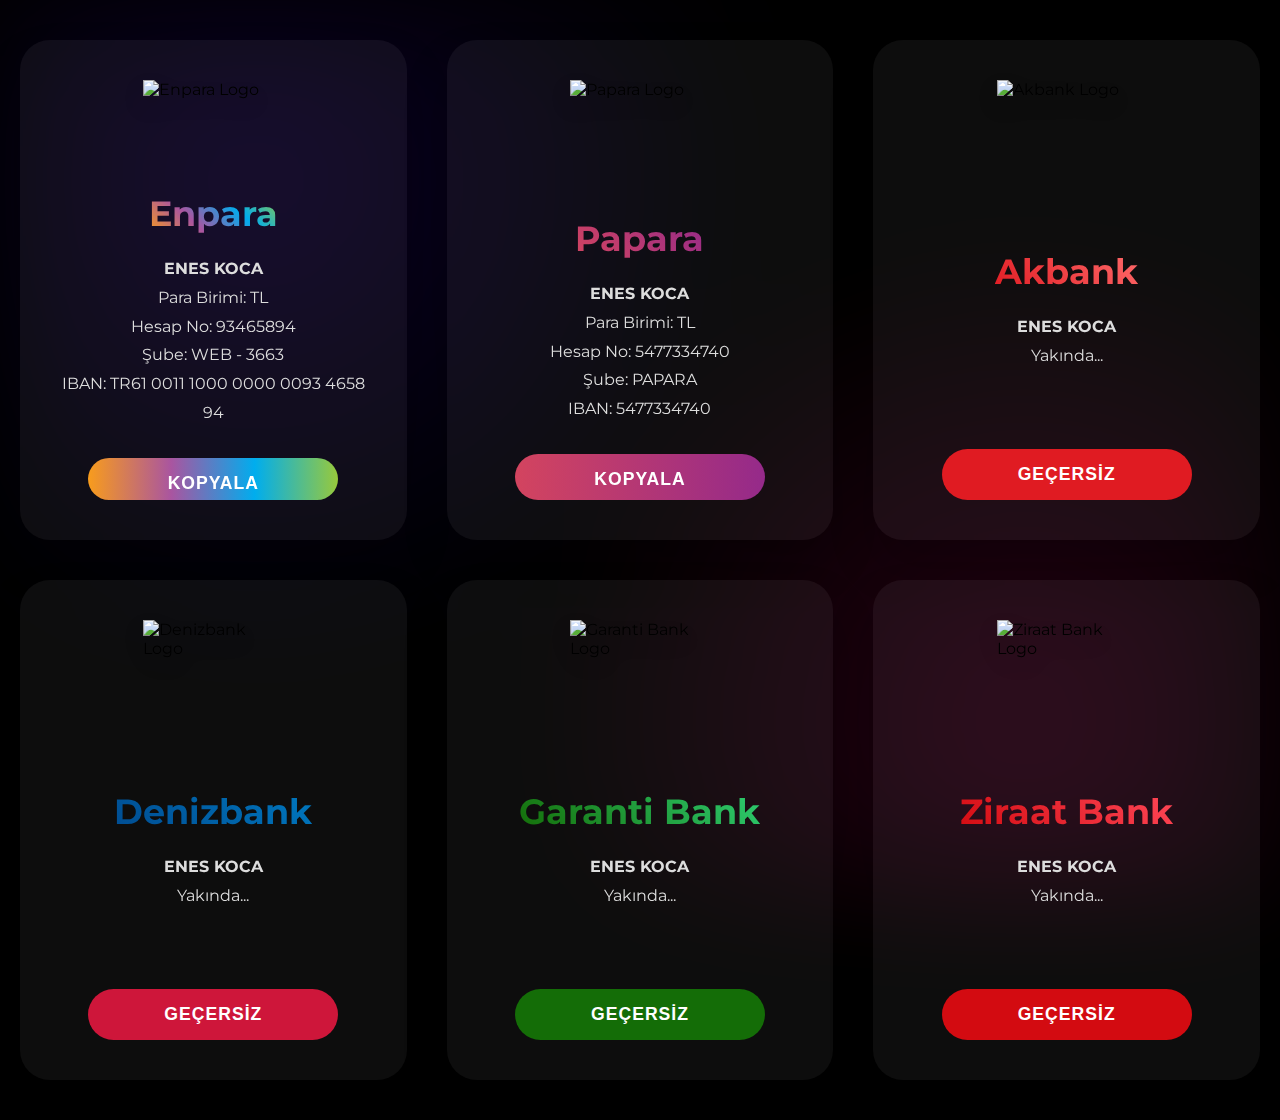
==== commit 858802e2: "Update payments.html" ====
--- a/payments.html
+++ b/payments.html
@@ -256,25 +256,6 @@
 <body>
     <div class="background"></div>
     <div class="container">
-        <div class="card">
-            <img src="https://i.hizliresim.com/md27dug.png" alt="Akbank Logo" class="logo">
-            <h2 class="bank-name" style="background-image: linear-gradient(45deg, #e01b22, #ff6b6b);">Akbank</h2>
-            <div class="info">
-                <p><strong>ENES KOCA</strong></p>
-                <p>Yakında...</p>
-            </div>
-            <button class="copy-btn" style="background-color: #e01b22;" data-clipboard="Lütfen başka banka seçin.">Geçersiz</button>
-        </div>
-
-        <div class="card">
-            <img src="https://i.hizliresim.com/hyhqkti.png" alt="Denizbank Logo" class="logo">
-            <h2 class="bank-name" style="background-image: linear-gradient(45deg, #004c91, #0077be);">Denizbank</h2>
-            <div class="info">
-                <p><strong>ENES KOCA</strong></p>
-                <p>Yakında...</p>
-            </div>
-            <button class="copy-btn" style="background-color: #ce163a;" data-clipboard="Lütfen başka banka seçin.">Geçersiz</button>
-        </div>
 
         <div class="card">
             <img src="https://i.hizliresim.com/hva2hn1.png" alt="Enpara Logo" class="logo">
@@ -290,16 +271,6 @@
         </div>
 
         <div class="card">
-            <img src="https://i.hizliresim.com/68mh1oj.png" alt="Garanti Bank Logo" class="logo">
-            <h2 class="bank-name" style="background-image: linear-gradient(45deg, #146d07, #2ecc71);">Garanti Bank</h2>
-            <div class="info">
-                <p><strong>ENES KOCA</strong></p>
-                <p>Yakında...</p>
-            </div>
-            <button class="copy-btn" style="background-color: #146d07;" data-clipboard="Lütfen başka banka seçin.">Geçersiz</button>
-        </div>
-
-        <div class="card">
             <img src="https://i.hizliresim.com/q58q1nr.png" alt="Papara Logo" class="logo">
             <h2 class="bank-name" style="background-image: linear-gradient(45deg, #d3445f, #952a8a);">Papara</h2>
             <div class="info">
@@ -310,6 +281,36 @@
                 <p>IBAN: 5477334740</p>
             </div>
             <button class="copy-btn" style="background-image: linear-gradient(to right, #d3445f, #952a8a);" data-clipboard="5477334740">KOPYALA</button>
+        </div>
+        
+        <div class="card">
+            <img src="https://i.hizliresim.com/md27dug.png" alt="Akbank Logo" class="logo">
+            <h2 class="bank-name" style="background-image: linear-gradient(45deg, #e01b22, #ff6b6b);">Akbank</h2>
+            <div class="info">
+                <p><strong>ENES KOCA</strong></p>
+                <p>Yakında...</p>
+            </div>
+            <button class="copy-btn" style="background-color: #e01b22;" data-clipboard="Lütfen başka banka seçin.">Geçersiz</button>
+        </div>
+
+        <div class="card">
+            <img src="https://i.hizliresim.com/hyhqkti.png" alt="Denizbank Logo" class="logo">
+            <h2 class="bank-name" style="background-image: linear-gradient(45deg, #004c91, #0077be);">Denizbank</h2>
+            <div class="info">
+                <p><strong>ENES KOCA</strong></p>
+                <p>Yakında...</p>
+            </div>
+            <button class="copy-btn" style="background-color: #ce163a;" data-clipboard="Lütfen başka banka seçin.">Geçersiz</button>
+        </div>
+
+        <div class="card">
+            <img src="https://i.hizliresim.com/68mh1oj.png" alt="Garanti Bank Logo" class="logo">
+            <h2 class="bank-name" style="background-image: linear-gradient(45deg, #146d07, #2ecc71);">Garanti Bank</h2>
+            <div class="info">
+                <p><strong>ENES KOCA</strong></p>
+                <p>Yakında...</p>
+            </div>
+            <button class="copy-btn" style="background-color: #146d07;" data-clipboard="Lütfen başka banka seçin.">Geçersiz</button>
         </div>
 
         <div class="card">
